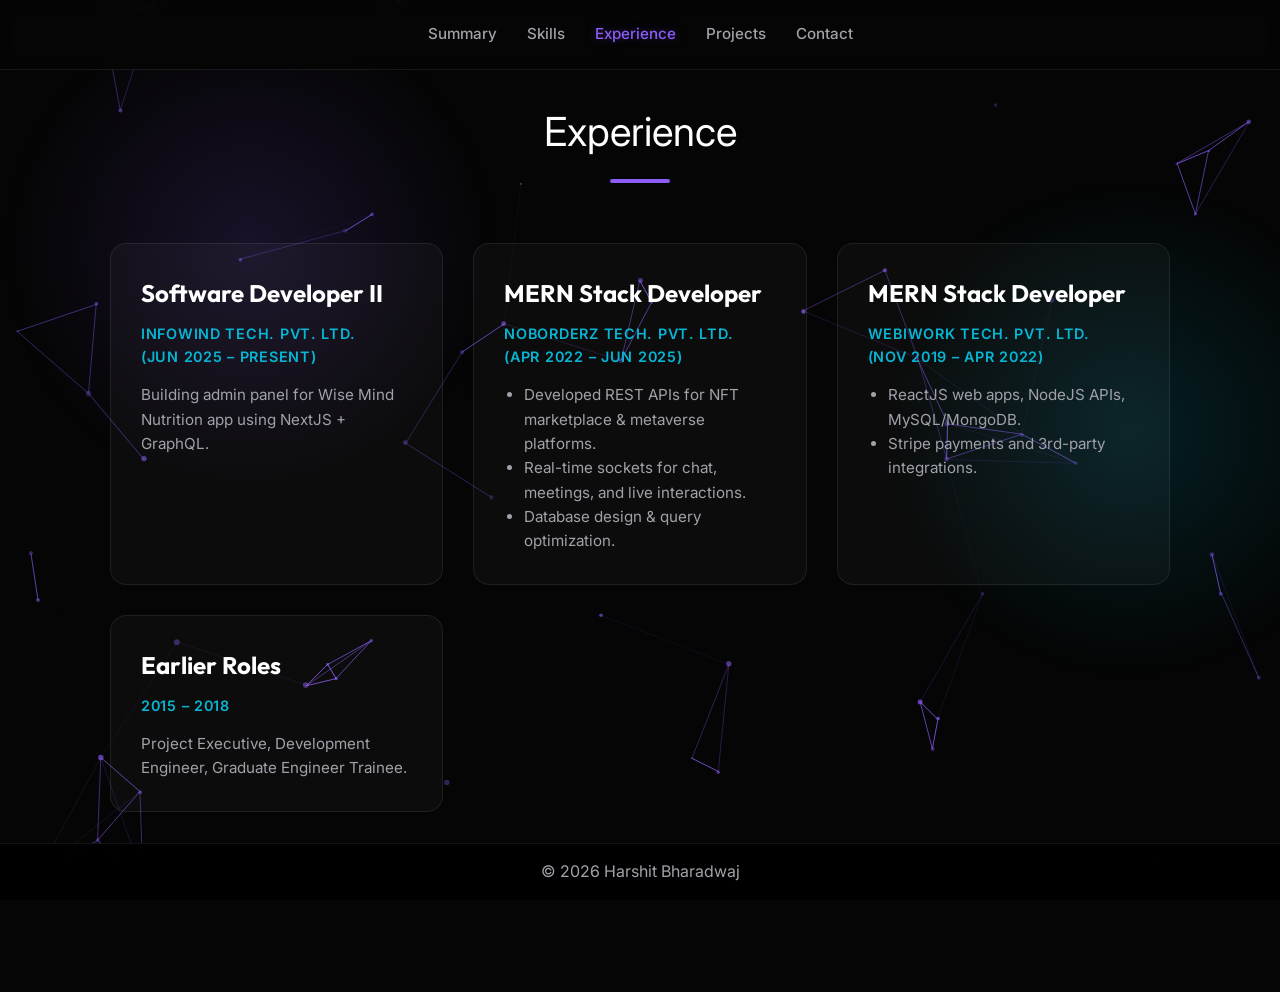
==== experience.html @ 47fe25eb "code: page routing added" ====
<!DOCTYPE html>
<html lang="en">

<head>
  <meta charset="UTF-8" />
  <meta name="viewport" content="width=device-width, initial-scale=1.0" />
  <title>Harshit Bharadwaj - Full Stack Developer</title>
  <link rel="stylesheet" href="https://cdnjs.cloudflare.com/ajax/libs/font-awesome/6.4.0/css/all.min.css">
  <link rel="stylesheet" href="style.css">
</head>

<body>

  <!-- Background Effects -->
  <canvas id="particles"></canvas>
  <div class="bg-glow"></div>
  <div class="bg-glow bg-glow-2"></div>

  <nav></nav>



  <section id="experience" class="reveal">
    <div class="section-title">Experience</div>
    <div class="grid-2">
      <!-- Job 1 -->
      <div class="card">
        <h3>Software Developer II</h3>
        <p class="card-subtitle">Infowind Tech. Pvt. Ltd. <br /> (Jun 2025 – Present)</p>
        <p class="card-text">Building admin panel for Wise Mind Nutrition app using NextJS + GraphQL.</p>
      </div>

      <!-- Job 2 -->
      <div class="card">
        <h3>MERN Stack Developer</h3>
        <p class="card-subtitle">NoBorderz Tech. Pvt. Ltd. <br /> (Apr 2022 – Jun 2025)</p>
        <ul class="card-text" style="padding-left: 20px; margin-top: 10px;">
          <li>Developed REST APIs for NFT marketplace & metaverse platforms.</li>
          <li>Real-time sockets for chat, meetings, and live interactions.</li>
          <li>Database design & query optimization.</li>
        </ul>
      </div>

      <!-- Job 3 -->
      <div class="card">
        <h3>MERN Stack Developer</h3>
        <p class="card-subtitle">Webiwork Tech. Pvt. Ltd. <br /> (Nov 2019 – Apr 2022)</p>
        <ul class="card-text" style="padding-left: 20px; margin-top: 10px;">
          <li>ReactJS web apps, NodeJS APIs, MySQL/MongoDB.</li>
          <li>Stripe payments and 3rd-party integrations.</li>
        </ul>
      </div>

      <!-- Job 4 -->
      <div class="card">
        <h3>Earlier Roles</h3>
        <p class="card-subtitle">2015 – 2018</p>
        <p class="card-text">Project Executive, Development Engineer, Graduate Engineer Trainee.</p>
      </div>
    </div>
  </section>



  <footer></footer>

  <script src="particles.js"></script>
  <script src="script.js"></script>
</body>

</html>
---- style.css ----
/* Google Fonts Import */
@import url('https://fonts.googleapis.com/css2?family=Fira+Code:wght@400;500&family=Inter:wght@300;400;500;600&family=Outfit:wght@400;600;700;800&display=swap');

:root {
    /* Dark Theme Palette */
    --bg-dark: #050505;
    --bg-card: #121212;
    --text-primary: #ffffff;
    --text-secondary: #a1a1aa;

    /* Vibrant Accents */
    --primary: #8b5cf6;
    /* Violet */
    --secondary: #06b6d4;
    /* Cyan */
    --accent: #f472b6;
    /* Pink */

    /* Glassmorphism */
    --glass-bg: rgba(255, 255, 255, 0.03);
    --glass-border: rgba(255, 255, 255, 0.08);
    --glass-blur: 10px;

    /* Layout */
    --max-width: 1100px;
    --nav-height: 70px;
}

* {
    margin: 0;
    padding: 0;
    box-sizing: border-box;
}

html {
    scroll-behavior: smooth;
    scroll-padding-top: var(--nav-height);
}

body {
    font-family: 'Inter', sans-serif;
    background-color: var(--bg-dark);
    color: var(--text-primary);
    line-height: 1.6;
    overflow-x: hidden;
    overflow-y: scroll;
    scrollbar-width: none;
    -ms-overflow-style: none;
}

body::-webkit-scrollbar {
    display: none;
}

/* Typography */
h1,
h2,
h3,
h4 {
    font-family: 'Outfit', sans-serif;
    color: var(--text-primary);
}

a {
    text-decoration: none;
    color: inherit;
    transition: all 0.3s ease;
}

/* Background Effects */
#particles {
    position: fixed;
    top: 0;
    left: 0;
    width: 100%;
    height: 100%;
    z-index: -2;
    /* Behind everything */
    pointer-events: none;
    /* Let clicks pass through */
}

.bg-glow {
    position: fixed;
    width: 500px;
    height: 500px;
    background: radial-gradient(circle, rgba(139, 92, 246, 0.15) 0%, rgba(0, 0, 0, 0) 70%);
    border-radius: 50%;
    pointer-events: none;
    z-index: -1;
    animation: float 10s infinite alternate;
}

.bg-glow-2 {
    top: 20%;
    right: -100px;
    background: radial-gradient(circle, rgba(6, 182, 212, 0.15) 0%, rgba(0, 0, 0, 0) 70%);
}

@keyframes float {
    0% {
        transform: translate(0, 0);
    }

    100% {
        transform: translate(30px, 50px);
    }
}

/* Navigation */
nav {
    position: fixed;
    top: 0;
    left: 0;
    width: 100%;
    height: var(--nav-height);
    display: flex;
    justify-content: center;
    align-items: center;
    background: rgba(5, 5, 5, 0.8);
    backdrop-filter: blur(var(--glass-blur));
    border-bottom: 1px solid var(--glass-border);
    z-index: 1000;
}

.nav-links {
    display: flex;
    gap: 30px;
}

.nav-links a {
    font-weight: 500;
    font-size: 0.95rem;
    color: var(--text-secondary);
    position: relative;
}

.nav-links a:hover,
.nav-links a.active {
    color: var(--primary);
    text-shadow: 0 0 10px rgba(139, 92, 246, 0.4);
}

.nav-links a::after {
    content: '';
    position: absolute;
    bottom: -5px;
    left: 0;
    width: 0;
    height: 2px;
    background: var(--primary);
    transition: width 0.3s ease;
}

.nav-links a:hover::after {
    width: 100%;
}

/* Hamburger Menu */
.hamburger {
    display: none;
    cursor: pointer;
    flex-direction: column;
    gap: 5px;
    z-index: 1001;
    /* Above mobile div */
}

.hamburger span {
    display: block;
    width: 25px;
    height: 3px;
    background-color: var(--text-primary);
    transition: all 0.3s ease;
    border-radius: 2px;
}

/* Hero Section */
header {
    min-height: 100vh;
    display: flex;
    flex-direction: column;
    justify-content: center;
    align-items: center;
    text-align: center;
    padding: 0 20px;
    padding-top: var(--nav-height);
    background-image:
        linear-gradient(to bottom, rgba(5, 5, 5, 0.3), var(--bg-dark)),
        url('https://images.unsplash.com/photo-1518770660439-4636190af475');
    /* Kept original image but darkened */
    background-size: cover;
    background-position: center;
    background-attachment: fixed;
}

.hero-content {
    max-width: 800px;
    animation: fadeInUp 1s ease-out;
}

h1.hero-title {
    font-size: 4rem;
    letter-spacing: -0.03em;
    line-height: 1.1;
    margin-bottom: 20px;
    background: linear-gradient(135deg, #fff 0%, #cbd5e1 100%);
    background-clip: text;
    -webkit-background-clip: text;
    -webkit-text-fill-color: transparent;
    text-shadow: 0 10px 30px rgba(0, 0, 0, 0.5);
    position: relative;
}

/* Glitch Effect */
h1.hero-title::before,
h1.hero-title::after {
    content: 'Harshit Bharadwaj';
    position: absolute;
    top: 0;
    left: 0;
    width: 100%;
    height: 100%;
    opacity: 0.8;
}

h1.hero-title::before {
    color: #0ff;
    z-index: -1;
    animation: glitch-1 3s infinite;
}

h1.hero-title::after {
    color: #f0f;
    z-index: -2;
    animation: glitch-2 3s infinite;
}

@keyframes glitch-1 {
    0% {
        clip-path: inset(20% 0 80% 0);
        transform: translate(-2px, 1px);
    }

    20% {
        clip-path: inset(60% 0 10% 0);
        transform: translate(2px, -1px);
    }

    40% {
        clip-path: inset(40% 0 50% 0);
        transform: translate(-2px, 2px);
    }

    60% {
        clip-path: inset(80% 0 5% 0);
        transform: translate(2px, -2px);
    }

    80% {
        clip-path: inset(10% 0 70% 0);
        transform: translate(-1px, 1px);
    }

    100% {
        clip-path: inset(30% 0 50% 0);
        transform: translate(1px, -1px);
    }
}

@keyframes glitch-2 {
    0% {
        clip-path: inset(10% 0 60% 0);
        transform: translate(2px, -1px);
    }

    20% {
        clip-path: inset(80% 0 5% 0);
        transform: translate(-2px, 2px);
    }

    40% {
        clip-path: inset(30% 0 20% 0);
        transform: translate(2px, 1px);
    }

    60% {
        clip-path: inset(15% 0 80% 0);
        transform: translate(-1px, -2px);
    }

    80% {
        clip-path: inset(55% 0 10% 0);
        transform: translate(1px, 2px);
    }

    100% {
        clip-path: inset(40% 0 30% 0);
        transform: translate(-2px, 1px);
    }
}

.hero-subtitle {
    font-size: 1.5rem;
    color: var(--text-secondary);
    margin-bottom: 30px;
    font-weight: 300;
    min-height: 75px;
}

.hero-subtitle span {
    color: var(--secondary);
    font-weight: 500;
    font-family: 'Fira Code', monospace;
    font-size: 0.9em;
}

.hero-contact {
    display: flex;
    gap: 20px;
    justify-content: center;
    margin-top: 20px;
}

.btn {
    padding: 12px 30px;
    border-radius: 30px;
    font-weight: 600;
    font-family: 'Outfit', sans-serif;
    transition: all 0.3s ease;
    cursor: pointer;
    border: none;
}

.btn-primary {
    background: linear-gradient(90deg, var(--primary), var(--secondary));
    color: white;
    box-shadow: 0 4px 15px rgba(139, 92, 246, 0.3);
}

.btn-primary:hover {
    transform: translateY(-2px);
    box-shadow: 0 8px 25px rgba(139, 92, 246, 0.5);
}

.btn-outline {
    background: transparent;
    border: 1px solid var(--glass-border);
    color: var(--text-primary);
    background: var(--glass-bg);
}

.btn-outline:hover {
    background: var(--glass-border);
    border-color: var(--text-primary);
}

/* Sections General */
section {
    padding: 100px 20px;
    max-width: var(--max-width);
    margin: 0 auto;
}

.section-title {
    font-size: 2.5rem;
    margin-bottom: 60px;
    text-align: center;
    position: relative;
}

.section-title::after {
    content: '';
    display: block;
    width: 60px;
    height: 4px;
    background: var(--primary);
    margin: 15px auto 0;
    border-radius: 2px;
}

/* Layouts */
.grid-2 {
    display: grid;
    grid-template-columns: repeat(auto-fit, minmax(300px, 1fr));
    gap: 30px;
}

.grid-3 {
    display: grid;
    grid-template-columns: repeat(auto-fit, minmax(280px, 1fr));
    gap: 30px;
}

/* Cards */
.card {
    background: var(--glass-bg);
    border: 1px solid var(--glass-border);
    padding: 30px;
    border-radius: 16px;
    transition: all 0.3s ease;
}

.card:hover {
    transform: translateY(-5px);
    background: var(--glass-border);
    border-color: var(--primary);
    box-shadow: 0 10px 40px -10px rgba(0, 0, 0, 0.5);
}

.card h3 {
    font-size: 1.5rem;
    margin-bottom: 10px;
    color: var(--text-primary);
}

.card-subtitle {
    color: var(--secondary);
    font-size: 0.9rem;
    margin-bottom: 15px;
    text-transform: uppercase;
    letter-spacing: 0.05em;
    font-weight: 600;
}

.card-text {
    color: var(--text-secondary);
    font-size: 0.95rem;
}

/* Skills/Tags */
.tags {
    display: flex;
    flex-wrap: wrap;
    gap: 10px;
    list-style: none;
}

.tag {
    padding: 6px 14px;
    background: rgba(139, 92, 246, 0.1);
    color: var(--primary);
    border-radius: 20px;
    font-size: 0.85rem;
    font-weight: 500;
    border: 1px solid rgba(139, 92, 246, 0.2);
    font-family: 'Fira Code', monospace;
}

/* Animations */
@keyframes fadeInUp {
    from {
        opacity: 0;
        transform: translateY(30px);
    }

    to {
        opacity: 1;
        transform: translateY(0);
    }
}

.reveal {
    opacity: 0;
    transform: translateY(30px);
    transition: all 0.8s ease;
}

.reveal.active {
    opacity: 1;
    transform: translateY(0);
}

/* Footer */
/* Footer */
footer {
    position: fixed;
    bottom: 0;
    left: 0;
    width: 100%;
    text-align: center;
    padding: 15px 20px;
    background: rgba(0, 0, 0, 0.9);
    backdrop-filter: blur(10px);
    color: var(--text-secondary);
    border-top: 1px solid var(--glass-border);
    z-index: 1000;
}

/* Add padding to body so footer doesn't cover content */
body {
    padding-bottom: 80px;
}

/* Responsive */
@media (max-width: 768px) {
    h1.hero-title {
        font-size: 3rem;
    }

    .grid-2,
    .grid-3 {
        grid-template-columns: 1fr;
    }

    nav {
        background: rgba(5, 5, 5, 0.95);
        justify-content: space-between;
        padding: 0 30px;
    }

    .hamburger {
        display: flex;
    }

    .nav-links {
        display: flex;
        position: fixed;
        background: rgba(5, 5, 5, 0.98);
        height: 100vh;
        width: 100%;
        /* Full width for better mobile experience */
        top: 0;
        right: 0;
        flex-direction: column;
        justify-content: center;
        align-items: center;
        gap: 40px;
        transform: translateX(100%);
        transition: transform 0.4s ease-in-out;
        backdrop-filter: blur(20px);
        z-index: 1000;
    }

    .nav-links.nav-active {
        transform: translateX(0%);
    }

    .nav-links a {
        font-size: 1.5rem;
        opacity: 0;
        /* Fade in animation handled by JS/Class */
    }

    /* Animate Links In */
    .nav-links.nav-active a {
        animation: navLinkFade 0.5s ease forwards 0.2s;
        opacity: 1;
        /* Fallback */
    }

    /* Hamburger Animation */
    .toggle .span:nth-child(1) {
        transform: rotate(-45deg) translate(-5px, 6px);
    }

    .toggle span:nth-child(1) {
        transform: rotate(-45deg) translate(-5px, 6px);
    }

    .toggle span:nth-child(2) {
        opacity: 0;
    }

    .toggle span:nth-child(3) {
        transform: rotate(45deg) translate(-5px, -6px);
    }
}

@keyframes navLinkFade {
    from {
        opacity: 0;
        transform: translateX(50px);
    }

    to {
        opacity: 1;
        transform: translateX(0);
    }
}


/* Social Icons */
.social-icon {
    font-size: 2rem;
    color: var(--text-secondary);
    transition: all 0.3s ease;
}

.social-icon:hover {
    color: var(--primary);
    transform: translateY(-5px) scale(1.1);
    text-shadow: 0 0 15px rgba(139, 92, 246, 0.5);
}
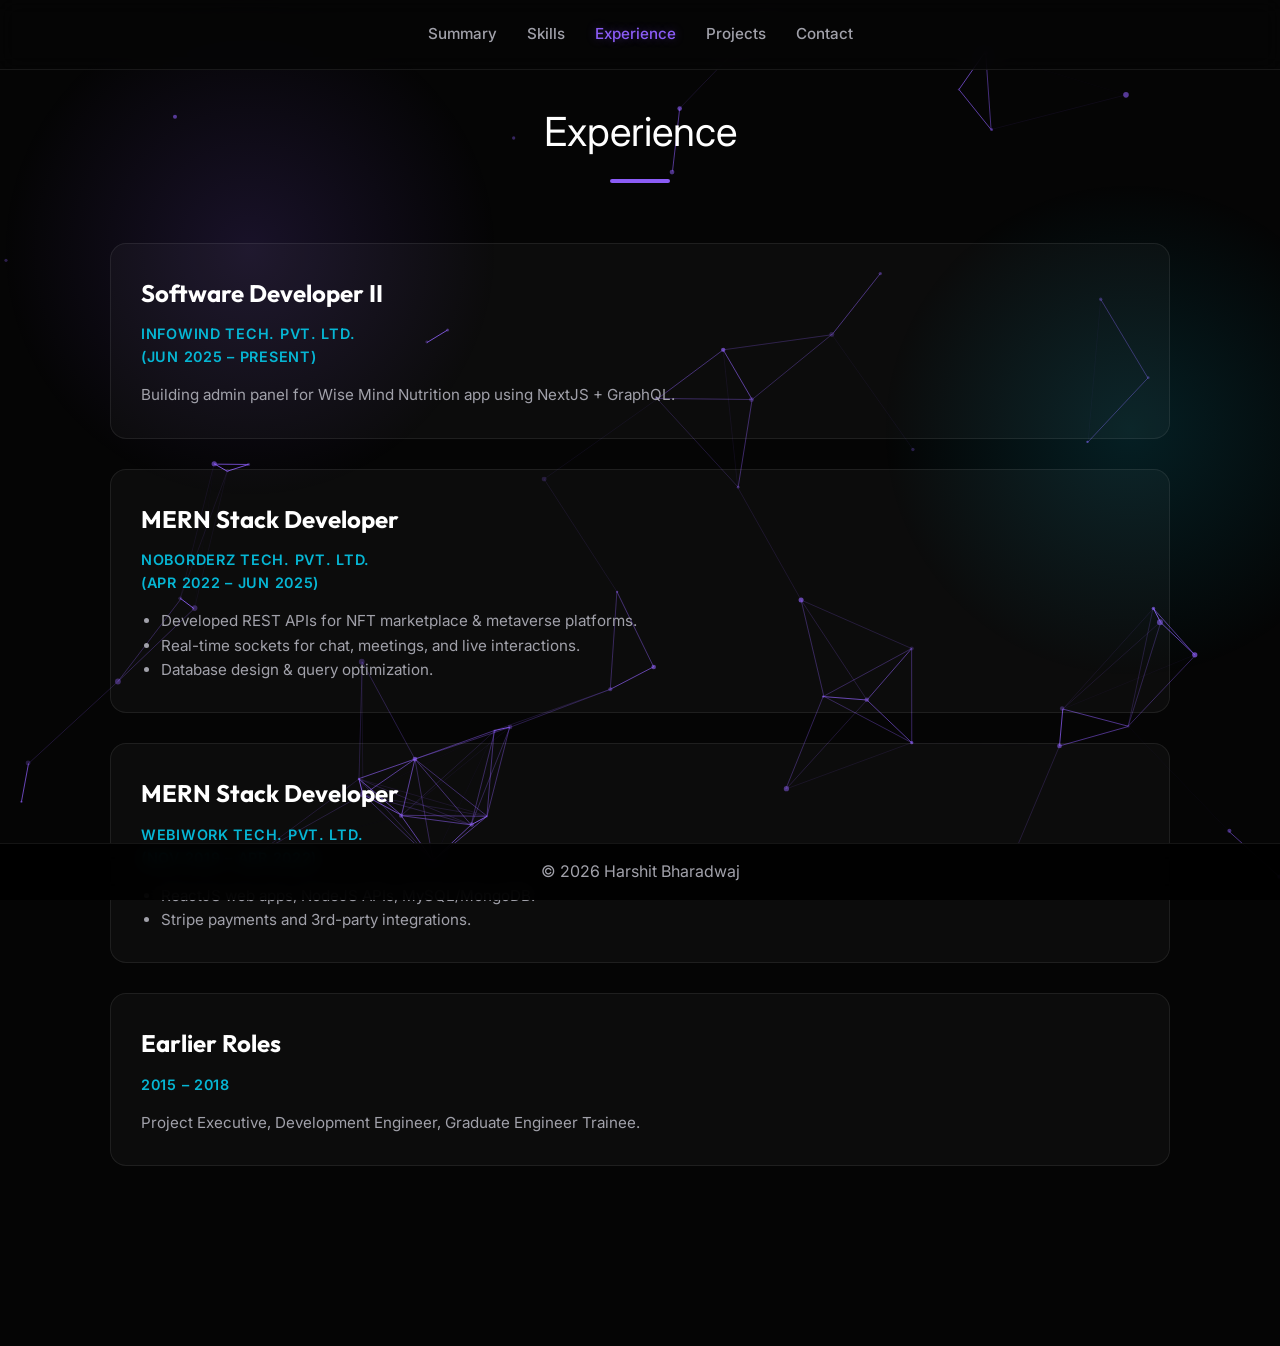
==== commit ab36ec0d: "code: projects detailing" ====
--- a/experience.html
+++ b/experience.html
@@ -22,7 +22,7 @@
 
   <section id="experience" class="reveal">
     <div class="section-title">Experience</div>
-    <div class="grid-2">
+    <div class="grid-1">
       <!-- Job 1 -->
       <div class="card">
         <h3>Software Developer II</h3>
--- a/style.css
+++ b/style.css
@@ -380,6 +380,12 @@
 }
 
 /* Layouts */
+.grid-1 {
+    display: grid;
+    grid-template-columns: 1fr;
+    gap: 30px;
+}
+
 .grid-2 {
     display: grid;
     grid-template-columns: repeat(auto-fit, minmax(300px, 1fr));
